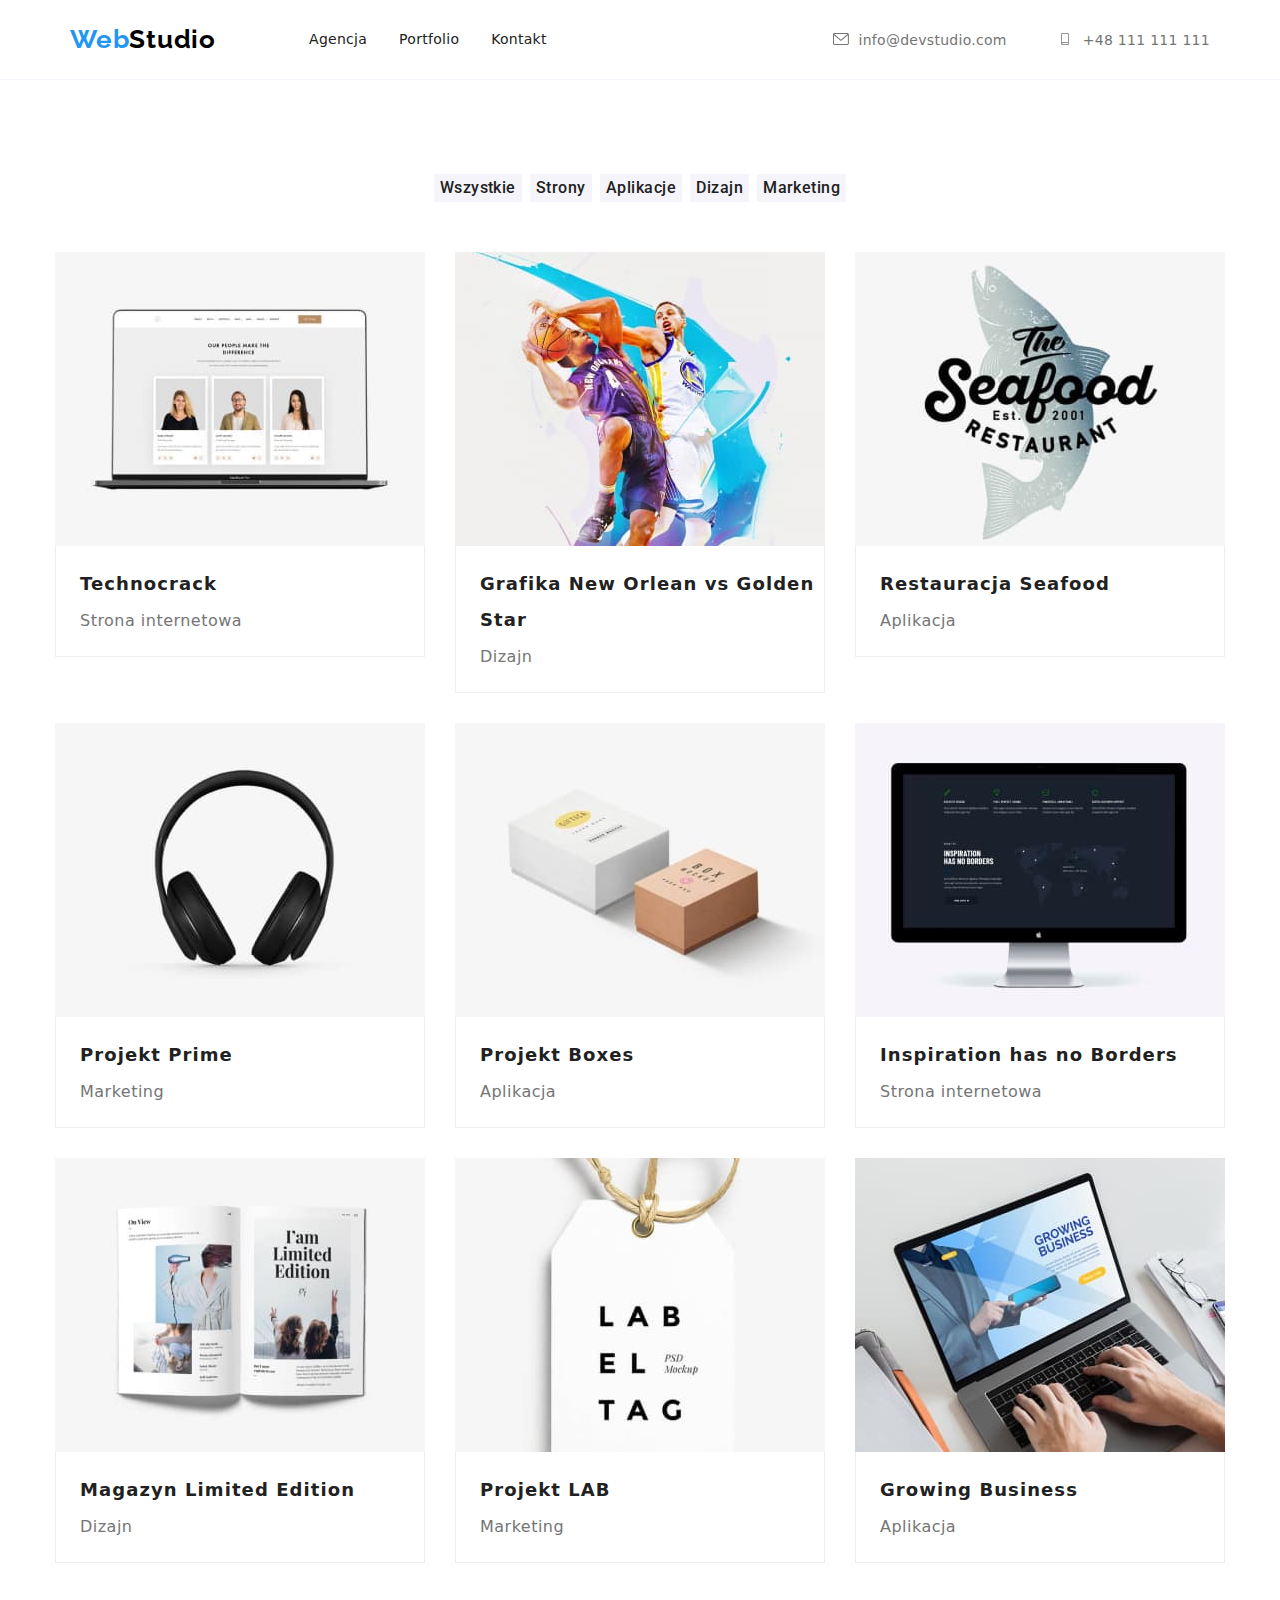
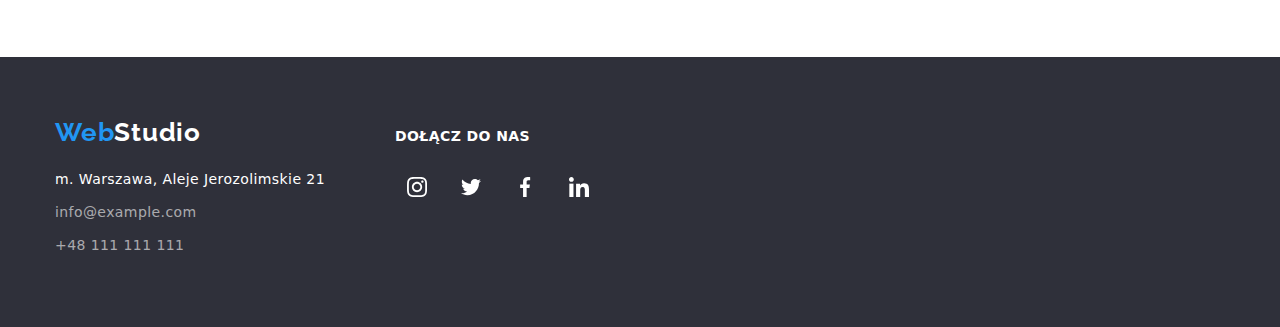
==== portfolio.html @ cace98d7 "Create portfolio.html" ====
<!DOCTYPE html>
<html lang="en">
  <head>
    <meta charset="UTF-8" />
    <meta http-equiv="X-UA-Compatible" content="IE=edge" />
    <meta name="viewport" content="width=device-width, initial-scale=1.0" />
    <link rel="stylesheet" href="./CSS/styles.css" />
    <link
      href="https://fonts.googleapis.com/css2?family=Raleway:wght@700&family=Roboto:wght@400;500;700;900&display=swap"
      rel="stylesheet"
    />
    <link
      rel="stylesheet"
      href="https://cdnjs.cloudflare.com/ajax/libs/modern-normalize/1.1.0/modern-normalize.min.css"
    />
    <title>Document</title>
  </head>
  <body>
    <header class="header">
      <div class="container">
        <section class="header_section">
          <nav class="navigation">
            <a class="navigation_link" href="index.html"> <span class="web">Web</span>Studio</a>
            <ul class="navigation_list">
              <li class="navigation_list_item">
                <a class="nav_list_link" href="index.html">Agencja</a>
              </li>
              <li class="navigation_list_item">
                <a class="nav_list_link" href="portfolio.html">Portfolio</a>
              </li>
              <li class="navigation_list_item">
                <a class="nav_list_link" href="#">Kontakt</a>
              </li>
            </ul>
          </nav>
          <ul class="contacts_list">
            <li class="contacts_item">
              <a class="contacts_link" href="mailto:info@example.com">
                <svg class="header_icon" width="16px" height="12px">
                  <use href="./images/symbol-defs.svg#icon-envelope"></use></svg
                >info@devstudio.com</a
              >
            </li>
            <li class="contacts_item">
              <a class="contacts_link" href="tel:+48 111 111 111">
                <svg class="header_icon" width="16px" height="12px">
                  <use href="./images/symbol-defs.svg#icon-smartphone"></use></svg
                >+48 111 111 111</a
              >
            </li>
          </ul>
        </section>
      </div>
    </header>

    <main class="main">
      <div class="container">
        <section class="btn_section">
          <ul class="btn_list">
            <li><button class="btn" type="button">Wszystkie</button></li>
            <li><button class="btn" type="button">Strony</button></li>
            <li><button class="btn" type="button">Aplikacje</button></li>
            <li><button class="btn" type="button">Dizajn</button></li>
            <li><button class="btn" type="button">Marketing</button></li>
          </ul>
        </section>
        <section>
          <ul class="img_list">
            <li class="img_list_item_1">
              <img class="img" src="images/img8.jpg" width="370" height="294" alt="Ekran" />
              <h5 class="img_list_item_h5">Technocrack</h5>
              <p class="img_list_item_p">Strona internetowa</p>
            </li>
            <li class="img_list_item_1">
              <img
                class="img"
                src="images/img9.jpg"
                width="370"
                height="294"
                alt="Golden State vs New Orlean"
              />
              <h5 class="img_list_item_h5">Grafika New Orlean vs Golden Star</h5>
              <p class="img_list_item_p">Dizajn</p>
            </li>
            <li class="img_list_item_1">
              <img
                class="img"
                src="images/img10.jpg"
                width="370"
                height="294"
                alt="Restauracja logo"
              />
              <h5 class="img_list_item_h5">Restauracja Seafood</h5>
              <p class="img_list_item_p">Aplikacja</p>
            </li>
            <li class="img_list_item_1">
              <img class="img" src="images/img11.jpg" width="370" height="294" alt="Słuchawki" />
              <h5 class="img_list_item_h5">Projekt Prime</h5>
              <p class="img_list_item_p">Marketing</p>
            </li>
            <li class="img_list_item_1">
              <img class="img" src="images/img12.jpg" width="370" height="294" alt="Boxy" />
              <h5 class="img_list_item_h5">Projekt Boxes</h5>
              <p class="img_list_item_p">Aplikacja</p>
            </li>
            <li class="img_list_item_1">
              <img class="img" src="images/img13.jpg" width="370" height="294" alt="Monitor" />
              <h5 class="img_list_item_h5">Inspiration has no Borders</h5>
              <p class="img_list_item_p">Strona internetowa</p>
            </li>
            <li class="img_list_item_1">
              <img class="img" src="images/img14.jpg" width="370" height="294" alt="Książka" />
              <h5 class="img_list_item_h5">Magazyn Limited Edition</h5>
              <p class="img_list_item_p">Dizajn</p>
            </li>
            <li class="img_list_item_1">
              <img class="img" src="images/img15.jpg" width="370" height="294" alt="Etykieta" />
              <h5 class="img_list_item_h5">Projekt LAB</h5>
              <p class="img_list_item_p">Marketing</p>
            </li>
            <li class="img_list_item_1">
              <img class="img" src="images/img16.jpg" width="370" height="294" alt="Laptop" />
              <h5 class="img_list_item_h5">Growing Business</h5>
              <p class="img_list_item_p">Aplikacja</p>
            </li>
          </ul>
        </section>
      </div>
    </main>
   
     <footer class="footer">
      <div class="container">
        <div class="footer__secondary">
        <div class="footer_contacts">
        <h3 class="h3_footer">
          <a class="navigation_link navigation_link--secondary" href="index.html">
            <span class="web">Web</span>Studio
          </a>
        </h3>
        <address class="address">
          <p class="address_p">m. Warszawa, Aleje Jerozolimskie 21</p>
          <ul class="address_list">
            <li class="address_list_item">
              <a class="address_link" href="mailto:info@example.com">info@example.com</a>
            </li>
            <li class="address_list_item">
              <a class="address_link" href="tel:+48 111 111 111">+48 111 111 111</a>
            </li>
          </ul>
          </div>
          <div class="footer_2">
            <span class="footer_2_header">Dołącz do nas</span>
        <ul class="footer_2_socialmedia">
            <li>
                <a href=""  class="socialmedia_li">
                    <svg class="social_svg" width="44px" height="44px">
                        <use  width="20px"
                        height="20px"
                        x="12"
                        y="12"
                         href="./images/symbol-defs.svg#icon-instagram-2"></use>
                    </svg>
                </a>
            </li>
            <li>
                <a href=""  class="socialmedia_li">
                    <svg class="social_svg" width="44px" height="44px">
                      <use width="20px"
                        height="20px"
                        x="12"
                        y="12" href="./images/symbol-defs.svg#icon-twitter-1"></use>
                    </svg>
                </a>
              </li>
              <li>
                <a href=""  class="socialmedia_li">
                    <svg class="social_svg" width="44px" height="44px">
                        <use width="20px"
                        height="20px"
                        x="12"
                        y="12" href="./images/symbol-defs.svg#icon-facebook-1"></use>
                    </svg>
                </a>
              </li>
            <li>
                <a href=""  class="socialmedia_li_2">
                  <svg class="social_svg" width="44px" height="44px">
                        <use width="20px"
                        height="20px"
                        x="12"
                        y="12" href="./images/symbol-defs.svg#icon-linkedin-1"></use>
                      </svg>
                </a>
            </li>
          </ul>
        </div>
        </div>
      </div>
    </address>
    </footer>
  </body>
</html>
---- CSS/styles.css ----
:root {
    --main-font:'Roboto', sans-serif;
    --secondary-font:'Raleway', sans-serif;
    --main-color:  #2196F3;
}

body {

    font-family: var(--main-font);
}


/* =======HEADER====== */
header {
    border-bottom: solid 1px #F5F4FA;
    width: 100%;
}


.container {
    width: 100%;
    max-width: 1200px;
    margin: 0 auto;
    padding: 0 15px;
    
}

img {
    display: block;
}
.section {
    padding-top: 94px;
    padding-bottom: 94px;
}



.header {
display: flex;
    align-items: center;
    height: 80px;
}


.header_section{
    width: 100%;
        max-width: 1200px;
        margin: 0 auto;
        padding: 0 15px;

        display: flex;
            align-items: center;
}

.navigation {

        display: flex;
        align-items: center;
        width: 50%;
        gap: 93px
}
    .navigation_list {
        
        display: flex;
            list-style: none;
            gap: 32px;
            margin: 0;
            padding: 0px;
        }


    
.navigation_link {

    font-family: 'Raleway';
        font-style: normal;
        font-weight: 700;
        font-size: 26px;
        line-height: 1.192;
        text-decoration: none;
        /* identical to box height */
    
        letter-spacing: 0.03em;
    
        color: #2196F3;
        color: #000000;

       
}

.web {
    color: #2196F3;
}
.nav_list_link {

   
        font-style: normal;
        font-weight: 500;
        font-size: 14px;
        line-height: 1.142;
        letter-spacing: 0.02em;
        text-decoration: none;
    
        color: #212121;
}

.nav_list_link:hover,
.nav_list_link:focus,
.contacts_link:hover,
.contacts_link:focus,
.header_icon:hover,
.header_icon:focus
 {
    color: var(--main-color);
    fill:var(--main-color);
}


.contacts_link:focus svg,
.contacts_link:hover svg {
    fill: var(--main-color);
}

/* .contacts_item:hover,
.contacts_item:focus {
    fill: var(--main-color);
    color: var(--main-color);
} */


.contacts_list {
   
    display: flex;
        margin-left: auto;
        gap: 50px;
        list-style: none;
        margin: 0;
        padding: 0px;
       
       margin-left: auto;
       align-items: center;
       
}
.contacts_link {
    display: flex;
align-items: center;
  
        font-style: normal;
        font-weight: 500;
        font-size: 14px;
        line-height: 1.142;
        letter-spacing: 0.02em;
        text-decoration: none;
    
        color: #757575;
      
}

.contacts_item {
    align-items:center ;
}

.header_icon {
    /* display:flex ; */
    /* justify-content: center; */
    align-items: center;
margin-right: 10px;
fill: #757575;


}

/* =======END HEADER====== */

/* =======MAIN====== */

ul,
ol {
    margin: 0;
    padding: 0
}

.background {
    width: 1600px;
    display: flex;
    justify-content: center;
    
        margin-right: auto;
        margin-left: auto;
}

.h1_section {
   background: #2F303A;

    height: 600px;
        display: flex;
        flex-direction: column;
        /* padding-top: 200px; */
        width: 1600px ;
        justify-content: center;
        align-items: center;
background-position: center;
background-repeat: no-repeat;
background-size:auto auto ;
/* max-width: 1600px; */
        background-image: linear-gradient(to bottom, #2f303a66 0%, #2f303a66 100%),
                url("../images/backgrond.jpg");
                /* margin-right: 0;
    margin-left:0; */
 }
        
        
        

.h1 {
    
        width: 696px;
        height: 120px;
        /* left: 452px;
        top: 200px;
        right: 452px;
        bottom: 280px; */

    font-style: normal;
        font-weight: 900;
        font-size: 44px;
        line-height: 1.363;
        /* or 136% */
    
        text-align: center;
        letter-spacing: 0.06em;
        text-transform: uppercase;
    
        color: #FFFFFF;
        margin:0 auto;
        
        padding-bottom: 30px;
}

.h1_btn {
    display: flex;
    /* top:350px;
    bottom: 200px; */
font-family: 'Roboto';
font-style: normal;
    font-weight: 700;
    font-size: 16px;
    line-height: 1.875;
    /* identical to box height, or 188% */
    
    

 

    color: #FFFFFF;

    cursor: pointer;
  
    background-color:  #2196F3;;
box-shadow: 0px 4px 4px rgba(0, 0, 0, 0.15);
    border-radius: 4px;
   margin:0 auto

   
}

.list {
    list-style: none;
    display: flex;
        justify-content: center;
        gap: 30px;
        padding-top: 94px;
        margin: 0;
}

.list_item {
    display: inline-block;
}

/* .background {
    background-image: linear-gradient(to bottom, #2f303a66 0%, #2f303a66 100%),
            url("../images/backgrond.jpg")
         
         
       background-size: auto auto;
                background-position: center;
                background-repeat: no-repeat;
} */


.list_item_h4 {
    
    font-style: normal;
        font-weight: 700;
        font-size: 14px;
        line-height: 1.142;
        letter-spacing: 0.03em;
        text-transform: uppercase;
    
        color: #212121;
}

.list_item_p{
  
        font-style: normal;
        font-weight: 400;
        font-size: 14px;
        line-height: 1.714;
        /* or 171% */
    
        letter-spacing: 0.03em;
    
        color: #757575;
}

.heading {
  
        font-style: normal;
        font-weight: 700;
        font-size: 36px;
        line-height: 1.166;
        text-align: center;
        letter-spacing: 0.03em;
    
        color: #212121;
        padding-bottom: 50px;
        margin: 0;
        padding-top: 94px;
}

.img_list1 {
    list-style: none;
    display: flex;
    justify-content: center;
    gap: 30px;
    
        padding-bottom: 94px;
        margin: 0;
    
}

.img_list_item {
    display: flex;
        justify-content: center;
        /* padding:  15px;
        padding-bottom: 50px; */
        
        
}
.img_list_item:nth-child(1) {
    padding-left: 0px;
}

.img_list_item:nth-child(3) {
    padding-right: 0px;
}
.img{
    display: block;
        width: 370px;
        height: 294px;
}

.team_section {
   
    
        width: 100%;
        height: 648px;
        left: 0px;
        top: 1449px;
    
        background: #F5F4FA;
        justify-content: center;
        padding-bottom: 94px;
}
.socialmedia {

    display: flex;
        justify-content: center;
        margin-top: 16px;
        grid-gap: 10px;
        padding-bottom: 30px;
        list-style: none;
}

.socialmedia_li  {
    display: flex;
        width: 44px;
        height: 44px;
        border-radius: 50%;
        fill: #AFB1B8;
}

.socialmedia_li :hover,
.socialmedia_li :focus {
    fill:#FFFFFF;
background-color: #2196f3;
border-radius: 50%;
}
.heading_team {
font-style: normal;
    font-weight: 700;
    font-size: 36px;
    line-height: 1.166;
    text-align: center;
    letter-spacing: 0.03em;

    color: #212121;
    padding-bottom: 50px;

    margin: 0;
    padding-top:94px ;
}
.team_list_item {
    height: 428px;
background: #FFFFFF;
box-shadow: 0px 1px 3px rgba(0, 0, 0, 0.12), 0px 1px 1px rgba(0, 0, 0, 0.14), 0px 2px 1px rgba(0, 0, 0, 0.2);
    border-radius: 0px 0px 4px 4px;

}

.team_img_h5 {
   
        font-style: normal;
        font-weight: 500;
        font-size: 16px;
        line-height: 1.187;
        /* identical to box height */
    
        text-align: center;
        letter-spacing: 0.03em;
    
        color: #212121;
        padding-top: 25px;
        margin: 0;
}

.team_list {
list-style: none;
display: flex;
    justify-content: center;
    gap: 30px;
    margin: 0;
    padding: 0px;
}


.team_img_p {
  
        font-style: normal;
        font-weight: 400;
        font-size: 16px;
        line-height: 1.187;
        /* identical to box height */
    
        text-align: center;
        letter-spacing: 0.03em;
    
        color: #757575;
        padding-top: 10px;
        margin: 0;
}

.btn_section {
    display: flex;
    justify-content: center;
}

.btn_list {
    list-style: none;
    display: flex;
   
    margin: 0;
    padding-top: 94px;
    padding-left: 0px;
    padding-bottom: 50px;
    gap: 8px;
}

.btn {
font-family: 'Roboto';
        font-style: normal;
        font-weight: 500;
        font-size: 16px;
        line-height: 1.625;
        /* identical to box height, or 162% */
    
        text-align: center;
        letter-spacing: 0.03em;
    
        color: #212121;

        background: #F5F4FA;
           
            cursor: pointer;
            border: 0;
}

.btn:hover,
.btn:focus {
    font-family: 'Roboto';
        font-style: normal;
        font-weight: 500;
        font-size: 16px;
        line-height: 1.625;
        /* identical to box height, or 162% */
    
        text-align: center;
        letter-spacing: 0.03em;
    
        color: #FFFFFF;

        background: #2196F3;
            /* shadow-middle */
        
            box-shadow: 0px 3px 1px rgba(0, 0, 0, 0.1), 0px 1px 2px rgba(0, 0, 0, 0.08), 0px 2px 2px rgba(0, 0, 0, 0.12);
            
            cursor: pointer;
}

.img_list {
    display: flex;
    justify-content: center;
    flex-wrap: wrap;
    gap:30px;
    margin: 0;
    list-style: none;
    padding: 0;
    padding-bottom: 94px;

 
}

.img_list_item_1 {
justify-content: center;
    /* height: 404px; */
width: 370px;
    background: #FFFFFF;
        /* border: 1px solid #EEEEEE; */
        
       
}

.img_list_item_h5 {
    
        font-style: normal;
        font-weight: 700;
        font-size: 18px;
        line-height: 2;
        /* identical to box height, or 200% */
    
        letter-spacing: 0.06em;
    
        color: #212121;
        padding-top: 20px;
        padding-left: 24px;
        margin: 0;
        
        border-left: solid 1px #EEEEEE;
        border-right:solid 1px #EEEEEE;

}

.img_list_item_p {
    
        font-style: normal;
        font-weight: 400;
        font-size: 16px;
        line-height: 1.875;
        /* identical to box height, or 188% */
    
        letter-spacing: 0.03em;
        padding-top: 4px;
        padding-left: 24px;
        margin: 0;
    
        color: #757575;
        border-left: solid 1px #EEEEEE;
            border-right: solid 1px #EEEEEE;
            border-bottom:solid 1px #EEEEEE ;
            padding-bottom: 20px;
}

.clients_header {
font-style: normal;
font-weight: 700;
    font-size: 36px;
    line-height: 1.166;


    display: flex;
    text-align: center;
    justify-content: center;
    padding-top: 94px;
}

.clients_list{
    display: flex;
    list-style: none;
    justify-content: center;
    align-items: center;
    gap: 30px;
    padding-bottom: 94px;
}

.client {

    border: 1px solid #AFB1B8;
        border-radius: 4px;
        width: 170px;
        height: 92px;
        margin: auto;
       
    }
 
    .client_a {
        border: 1px solid #afb1b8;
            border-radius: 4px;
            width: 170px;
            height: 92px;
            display: flex;
            align-items: center;
            justify-content: center;
    }

        .client_a:hover ,
        .client_a:focus {
border-color: #2196F3;
/* fill: #2196F3; */
                }
   .client_a:hover .client_svg,
   .client_a:focus .client_svg {
    fill: #2196F3;
   }

    .client_svg {
        fill: #afb1b8;
    }

/* =======END MAIN====== */

/* =======FOOTER====== */

.navigation_link--secondary {
    display: flex;
    color: #FFFFFF;
    /* padding: 60px 1240px 20px 215px; */
    margin: 0;
    /* padding-top: 60px; */
   margin-bottom: 20px;
}

.footer {
    display: column;
    justify-content: center;
    background: #2F303A;
   padding-top: 60px;
   padding-bottom: 60px;
        width: 1600px;
        /* height: 252px; */
        /* top: 1628px;
        left: 0px; */
        /* top: 2097px; */
        width: 100%;
        
}

.footer__secondary {
    display: flex;
    align-items: baseline;
}

.footer_contacts {
    display: inline-block;
}

.h3_footer {
    margin: 0;
}

.address {
    
    margin: 0;
   
    /* padding-left: 215px; */
    
}

.address_list {
    list-style: none;
    gap: 9px;
    padding-left: 0%;
    margin: 0;
    padding: 0px;
}

.address_p {
   
        font-style: normal;
        font-weight: 400;
        font-size: 14px;
        line-height: 1.714;
        /* or 171% */
    
        letter-spacing: 0.03em;
    
        color: #FFFFFF;
        margin: 0;
        padding-bottom: 9px;
}

.address_list_item {
    padding-bottom: 9px;
}

.address_link {
    
        font-style: normal;
        font-weight: 400;
        font-size: 14px;
        line-height: 1.714;
        text-decoration: none;
        /* or 171% */
    
        letter-spacing: 0.03em;
    
        color: rgba(255, 255, 255, 0.6);
}
 
.address_link:hover,
.address_link:focus {
    color: #2196F3;
    
}

.footer_2 {
    padding-left: 70px;
    /* margin-bottom: 70px; */
        display: inline-block;
        font-weight: 700;
        font-size: 14px;
        line-height: 1.14;
        letter-spacing: 0.03em;
        text-transform: uppercase;
        color: #ffffff;
       
}

.footer_2_socialmedia {
    display: flex;
        gap: 10px;
        list-style: none;
        padding-top: 20px;
        /* margin-top: 20px; */
}



.social_svg {
    fill: white;
}

/* .socialmedia_li_2 {
    width: 44px;
    height: 44px;
} */

.socialmedia_li_2 :hover,
.socialmedia_li_2:focus {
    background-color:#2196f3 ;
    
    border-radius: 50%;
}
/* =======END FOOTER====== */
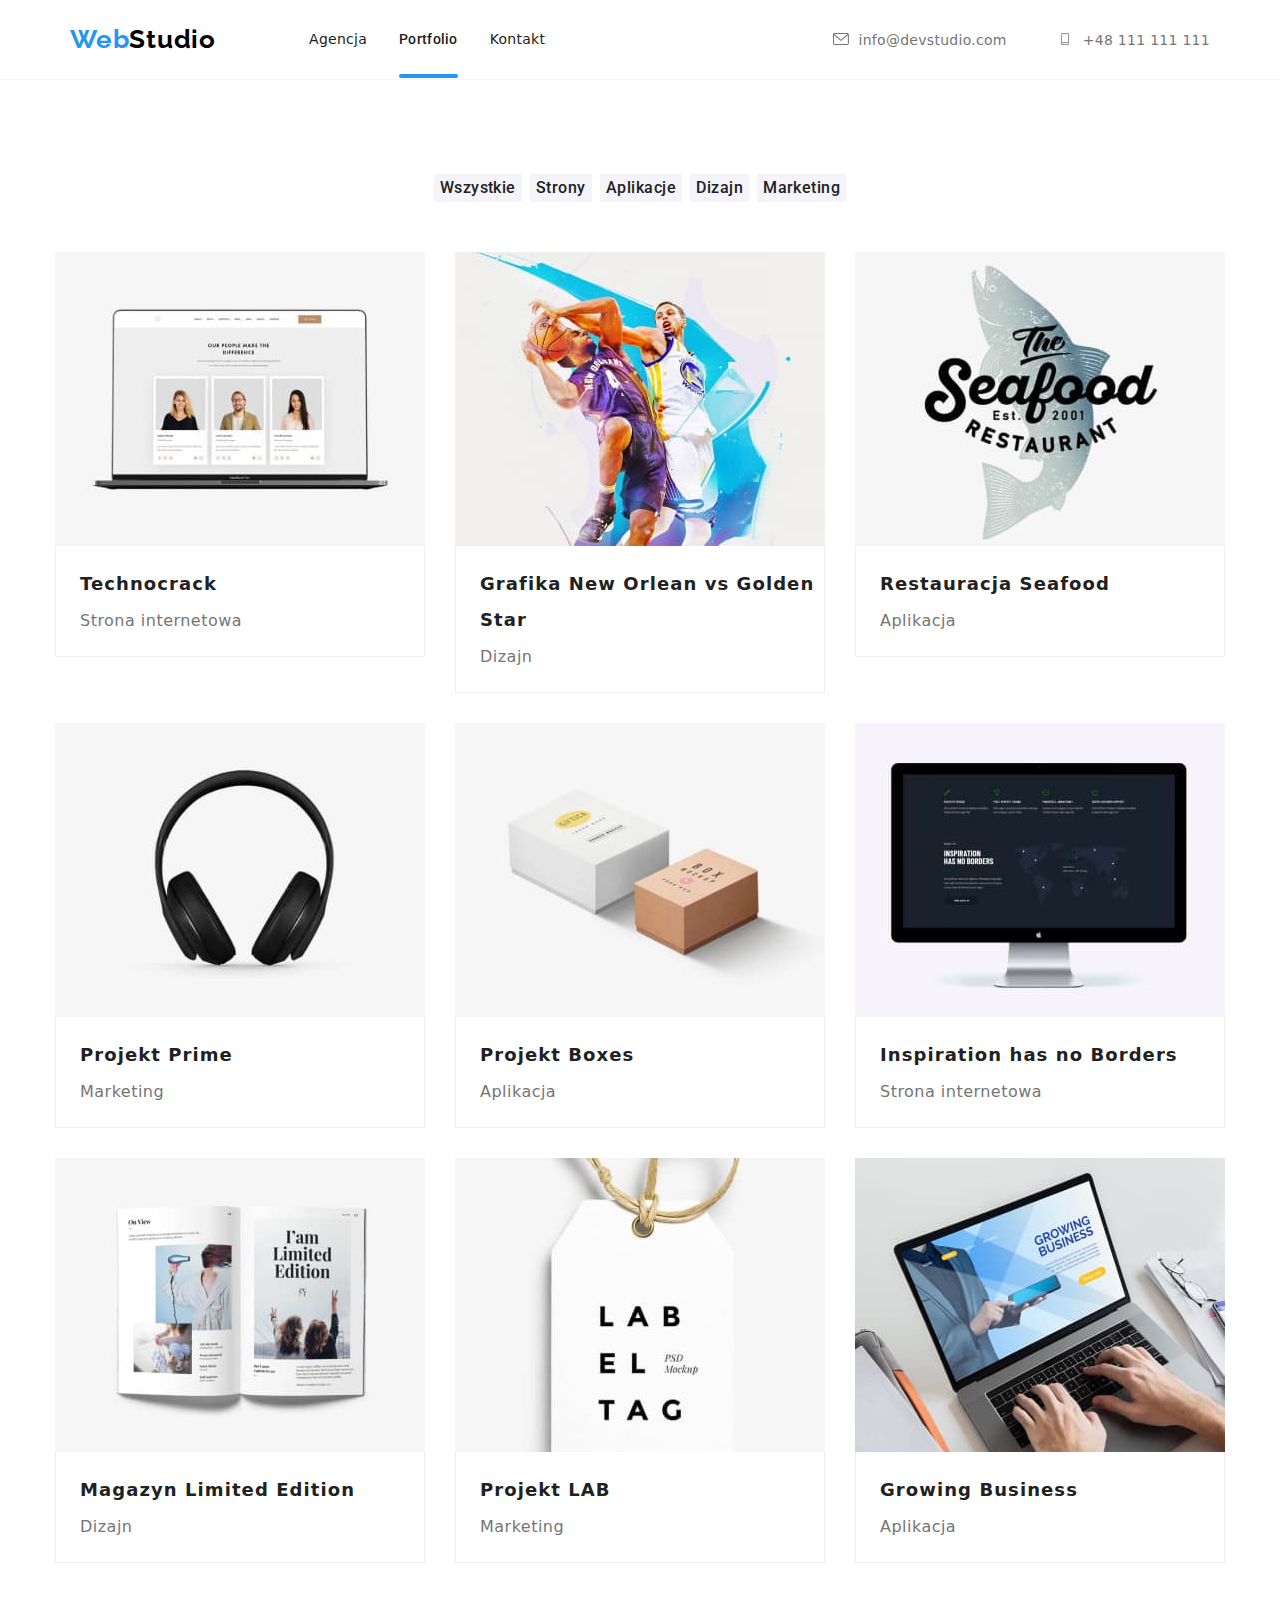
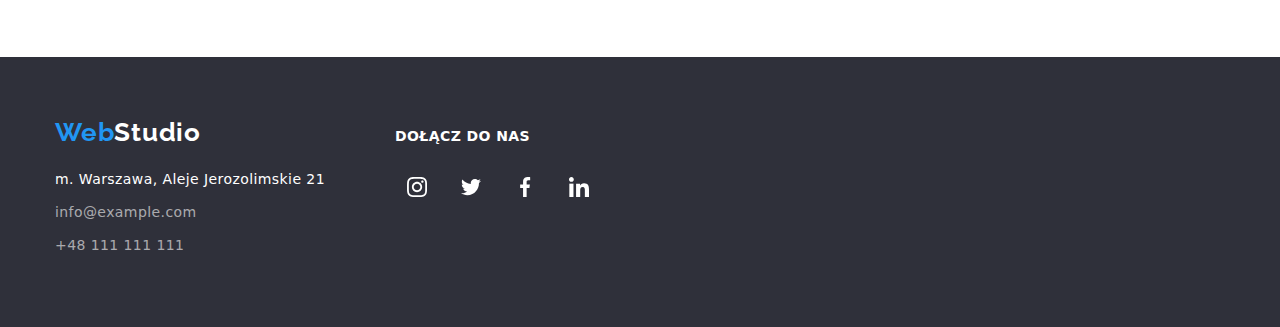
==== commit a3d8bf0b: "Update portfolio.html" ====
--- a/portfolio.html
+++ b/portfolio.html
@@ -26,7 +26,7 @@
                 <a class="nav_list_link" href="index.html">Agencja</a>
               </li>
               <li class="navigation_list_item">
-                <a class="nav_list_link" href="portfolio.html">Portfolio</a>
+                <a class="nav_list_link navigation_link_2" href="portfolio.html">Portfolio</a>
               </li>
               <li class="navigation_list_item">
                 <a class="nav_list_link" href="#">Kontakt</a>
--- a/CSS/styles.css
+++ b/CSS/styles.css
@@ -87,6 +87,36 @@
 
        
 }
+
+.navigation_link_2 {
+    font-family: "Roboto";
+        font-style: normal;
+        color: var(--main-color);
+        font-weight: 500;
+        font-size: 14px;
+        line-height: 1.14;
+        letter-spacing: 0.02em;
+        text-decoration: none;
+        position: relative;
+        transition: color 250ms cubic-bezier(0.4, 0, 0.2, 1)
+    }
+
+
+.navigation_link_2::after {
+position: absolute;
+    display: block;
+    content: "";
+    width: 100%;
+    left: 0;
+    right: 0;
+    border-bottom: 4px solid var(--main-color);
+    border-radius: 2px;
+    bottom: -31px;
+    margin: 0;
+    cursor: default;
+    pointer-events: none;
+}
+
 
 .web {
     color: #2196F3;
@@ -277,15 +307,6 @@
     display: inline-block;
 }
 
-/* .background {
-    background-image: linear-gradient(to bottom, #2f303a66 0%, #2f303a66 100%),
-            url("../images/backgrond.jpg")
-         
-         
-       background-size: auto auto;
-                background-position: center;
-                background-repeat: no-repeat;
-} */
 
 
 .list_item_h4 {
@@ -340,13 +361,13 @@
 }
 
 .img_list_item {
-    display: flex;
-        justify-content: center;
-        /* padding:  15px;
-        padding-bottom: 50px; */
-        
-        
-}
+    display: inline-block;
+        width: 370px;
+        height: 294px;
+        position: relative;
+    }
+        
+
 .img_list_item:nth-child(1) {
     padding-left: 0px;
 }
@@ -359,6 +380,26 @@
         width: 370px;
         height: 294px;
 }
+
+.background_description{
+    display: block;
+        position: absolute;
+        bottom: 0;
+        left: 0;
+        margin: 0px;
+        font-weight: 700;
+        font-size: 14px;
+        line-height: 1.14;
+        text-align: center;
+        letter-spacing: 0.03em;
+        text-transform: uppercase;
+        color: #ffffff;
+        padding: 27px 0;
+        width: 370px;
+        height: 70px;
+        background: rgba(47, 48, 58, 0.8);
+    }
+
 
 .team_section {
    
@@ -770,4 +811,36 @@
     
     border-radius: 50%;
 }
-/* =======END FOOTER====== */+/* =======END FOOTER====== */
+
+/* ======MODAL WIDOW====== */
+
+.modal_window{
+ z-index: 1;
+ transition-property: visibility,
+ opacity,
+ transform;
+ transition-duration: 2s;
+ transform: translateX(-50%) translateY(-50%) scale(1) rotate(720deg) skew(0deg, 0deg);
+ opacity: 1;
+ visibility: visible;
+ display: block;
+ }
+
+ .close-btn {
+     position: absolute;
+     top: 8px;
+     right: 8px;
+     width: 30px;
+     height: 30px;
+     background-color: #ffffff;
+     border: 1px solid rgba(0, 0, 0, 0.1);
+     border-radius: 50%;
+     cursor: pointer;
+ }
+
+ .is-hidden{
+    opacity: 0;
+    visibility: hidden;
+    pointer-events: none;
+ }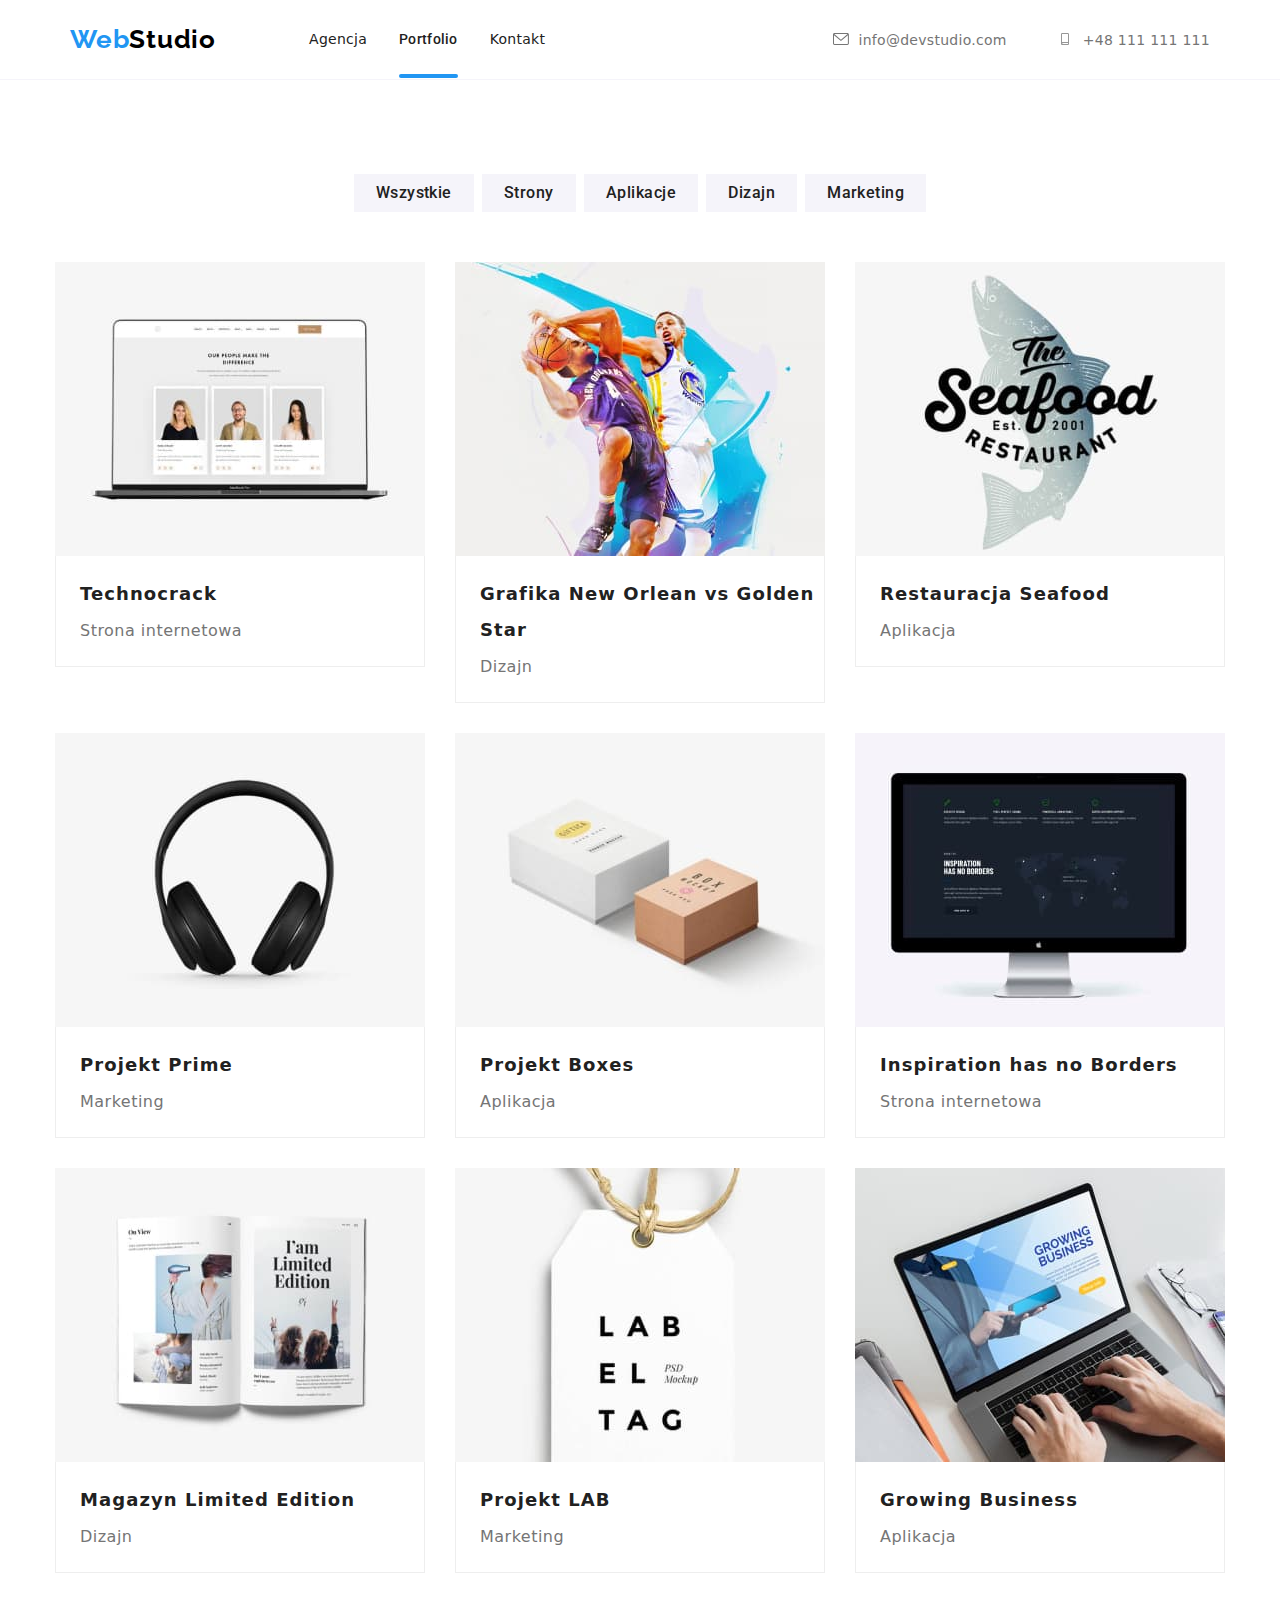
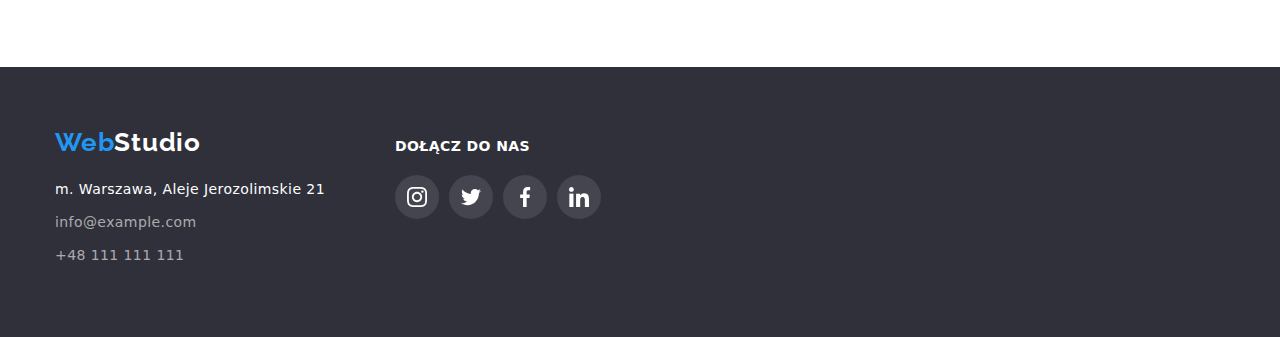
==== commit 5a4083a6: "Update portfolio.html" ====
--- a/portfolio.html
+++ b/portfolio.html
@@ -67,11 +67,22 @@
         <section>
           <ul class="img_list">
             <li class="img_list_item_1">
+              <div class="animation">
               <img class="img" src="images/img8.jpg" width="370" height="294" alt="Ekran" />
+             <p class="animation_2">
+                Technocrack jest popularną platformą wykorzystywaną do
+                rozpowszechniania koronawirusa. Firmy wykorzystują tę
+                platformę do celów szpiegowskich i ataków na niezabezpieczone
+                serwery konkurencji
+            </p>
+          </div>
+            <div>
               <h5 class="img_list_item_h5">Technocrack</h5>
               <p class="img_list_item_p">Strona internetowa</p>
-            </li>
-            <li class="img_list_item_1">
+            </div>
+            </li>
+            <li class="img_list_item_1">
+              <div class="animation">
               <img
                 class="img"
                 src="images/img9.jpg"
@@ -79,10 +90,21 @@
                 height="294"
                 alt="Golden State vs New Orlean"
               />
+              <p class="animation_2">
+                Technocrack jest popularną platformą wykorzystywaną do
+                rozpowszechniania koronawirusa. Firmy wykorzystują tę
+                platformę do celów szpiegowskich i ataków na niezabezpieczone
+                serwery konkurencji
+            </p>
+          </div>
+
+            <div>
               <h5 class="img_list_item_h5">Grafika New Orlean vs Golden Star</h5>
               <p class="img_list_item_p">Dizajn</p>
-            </li>
-            <li class="img_list_item_1">
+              </div>
+            </li>
+            <li class="img_list_item_1">
+                <div class="animation">
               <img
                 class="img"
                 src="images/img10.jpg"
@@ -90,38 +112,107 @@
                 height="294"
                 alt="Restauracja logo"
               />
+               <p class="animation_2">
+                Technocrack jest popularną platformą wykorzystywaną do
+                rozpowszechniania koronawirusa. Firmy wykorzystują tę
+                platformę do celów szpiegowskich i ataków na niezabezpieczone
+                serwery konkurencji
+            </p>
+          </div>
+          <div>
               <h5 class="img_list_item_h5">Restauracja Seafood</h5>
               <p class="img_list_item_p">Aplikacja</p>
-            </li>
-            <li class="img_list_item_1">
+              </div>
+            </li>
+            <li class="img_list_item_1">
+              <div class="animation">
               <img class="img" src="images/img11.jpg" width="370" height="294" alt="Słuchawki" />
+             <p class="animation_2">
+                Technocrack jest popularną platformą wykorzystywaną do
+                rozpowszechniania koronawirusa. Firmy wykorzystują tę
+                platformę do celów szpiegowskich i ataków na niezabezpieczone
+                serwery konkurencji
+            </p>
+            </div>
+            <div>
               <h5 class="img_list_item_h5">Projekt Prime</h5>
               <p class="img_list_item_p">Marketing</p>
-            </li>
-            <li class="img_list_item_1">
+              </div>
+            </li>
+            <li class="img_list_item_1">
+              <div class="animation">
               <img class="img" src="images/img12.jpg" width="370" height="294" alt="Boxy" />
+              <p class="animation_2">
+                Technocrack jest popularną platformą wykorzystywaną do
+                rozpowszechniania koronawirusa. Firmy wykorzystują tę
+                platformę do celów szpiegowskich i ataków na niezabezpieczone
+                serwery konkurencji
+            </p>
+            </div>
+            <div>
               <h5 class="img_list_item_h5">Projekt Boxes</h5>
               <p class="img_list_item_p">Aplikacja</p>
-            </li>
-            <li class="img_list_item_1">
+              </div>
+            </li>
+            <li class="img_list_item_1">
+              <div class="animation">
               <img class="img" src="images/img13.jpg" width="370" height="294" alt="Monitor" />
+             <p class="animation_2">
+                Technocrack jest popularną platformą wykorzystywaną do
+                rozpowszechniania koronawirusa. Firmy wykorzystują tę
+                platformę do celów szpiegowskich i ataków na niezabezpieczone
+                serwery konkurencji
+            </p>
+            </div>
+            <div>
               <h5 class="img_list_item_h5">Inspiration has no Borders</h5>
               <p class="img_list_item_p">Strona internetowa</p>
-            </li>
-            <li class="img_list_item_1">
+              </div>
+            </li>
+            <li class="img_list_item_1">
+              <div class="animation">
               <img class="img" src="images/img14.jpg" width="370" height="294" alt="Książka" />
+             <p class="animation_2">
+                Technocrack jest popularną platformą wykorzystywaną do
+                rozpowszechniania koronawirusa. Firmy wykorzystują tę
+                platformę do celów szpiegowskich i ataków na niezabezpieczone
+                serwery konkurencji
+            </p>
+            </div>
+            <div>
               <h5 class="img_list_item_h5">Magazyn Limited Edition</h5>
               <p class="img_list_item_p">Dizajn</p>
-            </li>
-            <li class="img_list_item_1">
+              </div>
+            </li>
+            <li class="img_list_item_1">
+              <div class="animation">
               <img class="img" src="images/img15.jpg" width="370" height="294" alt="Etykieta" />
+              <p class="animation_2">
+                Technocrack jest popularną platformą wykorzystywaną do
+                rozpowszechniania koronawirusa. Firmy wykorzystują tę
+                platformę do celów szpiegowskich i ataków na niezabezpieczone
+                serwery konkurencji
+            </p>
+            </div>
+            <div>
               <h5 class="img_list_item_h5">Projekt LAB</h5>
               <p class="img_list_item_p">Marketing</p>
-            </li>
-            <li class="img_list_item_1">
+              </div>
+            </li>
+            <li class="img_list_item_1">
+              <div class="animation">
               <img class="img" src="images/img16.jpg" width="370" height="294" alt="Laptop" />
+              <p class="animation_2">
+                Technocrack jest popularną platformą wykorzystywaną do
+                rozpowszechniania koronawirusa. Firmy wykorzystują tę
+                platformę do celów szpiegowskich i ataków na niezabezpieczone
+                serwery konkurencji
+            </p>
+            </div>
+            <div>
               <h5 class="img_list_item_h5">Growing Business</h5>
               <p class="img_list_item_p">Aplikacja</p>
+              </div>
             </li>
           </ul>
         </section>
@@ -151,8 +242,8 @@
           <div class="footer_2">
             <span class="footer_2_header">Dołącz do nas</span>
         <ul class="footer_2_socialmedia">
-            <li>
-                <a href=""  class="socialmedia_li">
+            <li class="socialmedia_item">
+                <a href=""  class="socialmedia_li_2">
                     <svg class="social_svg" width="44px" height="44px">
                         <use  width="20px"
                         height="20px"
@@ -162,8 +253,8 @@
                     </svg>
                 </a>
             </li>
-            <li>
-                <a href=""  class="socialmedia_li">
+            <li class="socialmedia_item">
+                <a href=""  class="socialmedia_li_2">
                     <svg class="social_svg" width="44px" height="44px">
                       <use width="20px"
                         height="20px"
@@ -172,8 +263,8 @@
                     </svg>
                 </a>
               </li>
-              <li>
-                <a href=""  class="socialmedia_li">
+              <li class="socialmedia_item">
+                <a href=""  class="socialmedia_li_2">
                     <svg class="social_svg" width="44px" height="44px">
                         <use width="20px"
                         height="20px"
@@ -182,7 +273,7 @@
                     </svg>
                 </a>
               </li>
-            <li>
+            <li class="socialmedia_item">
                 <a href=""  class="socialmedia_li_2">
                   <svg class="social_svg" width="44px" height="44px">
                         <use width="20px"
--- a/CSS/styles.css
+++ b/CSS/styles.css
@@ -132,6 +132,8 @@
         text-decoration: none;
     
         color: #212121;
+        transition: color 250ms cubic-bezier(0.4, 0, 0.2, 1),
+        fill  250ms cubic-bezier(0.4, 0, 0.2, 1);
 }
 
 .nav_list_link:hover,
@@ -169,7 +171,6 @@
        
        margin-left: auto;
        align-items: center;
-       
 }
 .contacts_link {
     display: flex;
@@ -183,7 +184,8 @@
         text-decoration: none;
     
         color: #757575;
-      
+    transition: color 250ms cubic-bezier(0.4, 0, 0.2, 1),
+    fill 250ms cubic-bezier(0.4, 0, 0.2, 1);
 }
 
 .contacts_item {
@@ -196,7 +198,8 @@
     align-items: center;
 margin-right: 10px;
 fill: #757575;
-
+transition: color 250ms cubic-bezier(0.4, 0, 0.2, 1),
+fill 250ms cubic-bezier(0.4, 0, 0.2, 1);
 
 }
 
@@ -211,12 +214,12 @@
 }
 
 .background {
-    width: 1600px;
+    
     display: flex;
     justify-content: center;
     
-        margin-right: auto;
-        margin-left: auto;
+        /* margin-right: auto;
+        margin-left: auto; */
 }
 
 .h1_section {
@@ -226,13 +229,13 @@
         display: flex;
         flex-direction: column;
         /* padding-top: 200px; */
-        width: 1600px ;
+       max-width: 1600px ;
         justify-content: center;
         align-items: center;
 background-position: center;
 background-repeat: no-repeat;
 background-size:auto auto ;
-/* max-width: 1600px; */
+width: 100%;
         background-image: linear-gradient(to bottom, #2f303a66 0%, #2f303a66 100%),
                 url("../images/backgrond.jpg");
                 /* margin-right: 0;
@@ -245,7 +248,7 @@
 .h1 {
     
         width: 696px;
-        height: 120px;
+        /* height: 120px; */
         /* left: 452px;
         top: 200px;
         right: 452px;
@@ -277,6 +280,10 @@
     font-size: 16px;
     line-height: 1.875;
     /* identical to box height, or 188% */
+    height: 50px;
+    width: 200px;
+    justify-content: center;
+    align-items: center;
     
     
 
@@ -423,16 +430,24 @@
         list-style: none;
 }
 
+.socialmedia_item {
+    background: rgba(255, 255, 255, 0.1);
+    border-radius: 50%;
+}
+
 .socialmedia_li  {
     display: flex;
         width: 44px;
         height: 44px;
         border-radius: 50%;
         fill: #AFB1B8;
-}
-
-.socialmedia_li :hover,
-.socialmedia_li :focus {
+        
+        transition: fill 250ms cubic-bezier(0.4, 0, 0.2, 1),
+        background-color 250ms cubic-bezier(0.4, 0, 0.2, 1);
+}
+
+.socialmedia_li:hover,
+.socialmedia_li:focus {
     fill:#FFFFFF;
 background-color: #2196f3;
 border-radius: 50%;
@@ -524,7 +539,8 @@
         font-size: 16px;
         line-height: 1.625;
         /* identical to box height, or 162% */
-    
+    padding: 6px 22px;
+        
         text-align: center;
         letter-spacing: 0.03em;
     
@@ -534,7 +550,13 @@
            
             cursor: pointer;
             border: 0;
-}
+            transition: color 250ms cubic-bezier(0.4, 0, 0.2, 1),
+            box-shadow  250ms cubic-bezier(0.4, 0, 0.2, 1),
+            background 250ms cubic-bezier(0.4, 0, 0.2, 1);
+            
+}
+
+
 
 .btn:hover,
 .btn:focus {
@@ -573,10 +595,10 @@
 
 .img_list_item_1 {
 justify-content: center;
-    /* height: 404px; */
 width: 370px;
     background: #FFFFFF;
-        /* border: 1px solid #EEEEEE; */
+        
+        transition: box-shadow 250ms cubic-bezier(0.4, 0, 0.2, 1)
         
        
 }
@@ -645,7 +667,7 @@
 
 .client {
 
-    border: 1px solid #AFB1B8;
+   
         border-radius: 4px;
         width: 170px;
         height: 92px;
@@ -661,6 +683,8 @@
             display: flex;
             align-items: center;
             justify-content: center;
+            transition: border-color 250ms cubic-bezier(0.4, 0, 0.2, 1),
+             fill 250ms cubic-bezier(0.4, 0, 0.2, 1);
     }
 
         .client_a:hover ,
@@ -673,10 +697,59 @@
     fill: #2196F3;
    }
 
+   .client_svg:hover,
+   .client_svg:focus {
+    fill: #2196F3;
+   }
     .client_svg {
         fill: #afb1b8;
+        transition: 
+                fill 250ms cubic-bezier(0.4, 0, 0.2, 1);
     }
 
+
+    .animation {
+        position: relative;
+            overflow: hidden;
+            transition: transform 250ms cubic-bezier(0.4, 0, 0.2, 1);
+    }
+    
+
+    .animation_2 {
+        position: absolute;
+            top: 0;
+            left: 0;
+            width: 100%;
+            height: 100%;
+            background: rgba(33, 150, 243, 0.9);
+            font-size: 18px;
+            line-height: 1.56;
+            color: #FFFFFF;
+            padding: 49px 45px 49px 24px;
+            transform: translateY(100%);
+            transition: transform 250ms cubic-bezier(0.4, 0, 0.2, 1);
+            /* transform: translateY(0) */
+   margin: 0;
+        }
+
+
+        .animation:hover .animation_2 {
+            transform: translateY(0)
+        }
+ 
+    .animation:hover {
+
+        transform: translateY(0);
+    }
+
+    .img_list_item_1:hover,
+    .img_list_item_1:focus {
+
+        box-shadow: 0px 1px 1px rgba(0, 0, 0, 0.12),
+                0px 4px 4px rgba(0, 0, 0, 0.06),
+                1px 4px 6px rgba(0, 0, 0, 0.16);
+            cursor: pointer;
+    }
 /* =======END MAIN====== */
 
 /* =======FOOTER====== */
@@ -765,6 +838,7 @@
         letter-spacing: 0.03em;
     
         color: rgba(255, 255, 255, 0.6);
+        transition: color 250ms cubic-bezier(0.4, 0, 0.2, 1);
 }
  
 .address_link:hover,
@@ -800,12 +874,15 @@
     fill: white;
 }
 
-/* .socialmedia_li_2 {
+.socialmedia_li_2 {
+    display: flex;
     width: 44px;
     height: 44px;
-} */
-
-.socialmedia_li_2 :hover,
+    border-radius: 50%;
+    transition: background-color 250ms cubic-bezier(0.4, 0, 0.2, 1);
+}
+
+.socialmedia_li_2:hover,
 .socialmedia_li_2:focus {
     background-color:#2196f3 ;
     
@@ -815,16 +892,30 @@
 
 /* ======MODAL WIDOW====== */
 
+.backdrop {
+    position: fixed;
+    left: 0;
+    top: 0;
+    width: 100%;
+    height: 100%;
+    background-color: rgba(0, 0, 0, 0.2);
+    transition: opacity 500ms cubic-bezier(0.4, 0, 0.2, 1),
+        visibility 500ms cubic-bezier(0.4, 0, 0.2, 1);
+    opacity: 1;
+    visibility: visible;
+}
 .modal_window{
- z-index: 1;
- transition-property: visibility,
- opacity,
- transform;
- transition-duration: 2s;
- transform: translateX(-50%) translateY(-50%) scale(1) rotate(720deg) skew(0deg, 0deg);
- opacity: 1;
- visibility: visible;
- display: block;
+  position:absolute;
+    top:50%;
+    left:50%;
+    transform: translate(-50%, -50%);
+    width:528px;
+    height:581px;
+    background-color: #ffffff;
+    box-shadow: 0px 1px 3px rgba(0, 0, 0, 0.12), 
+                0px 1px 1px rgba(0, 0, 0, 0.14),
+                0px 2px 1px rgba(0, 0, 0, 0.2);
+    border-radius: 4px;
  }
 
  .close-btn {
@@ -843,4 +934,6 @@
     opacity: 0;
     visibility: hidden;
     pointer-events: none;
- }+ }
+
+ 